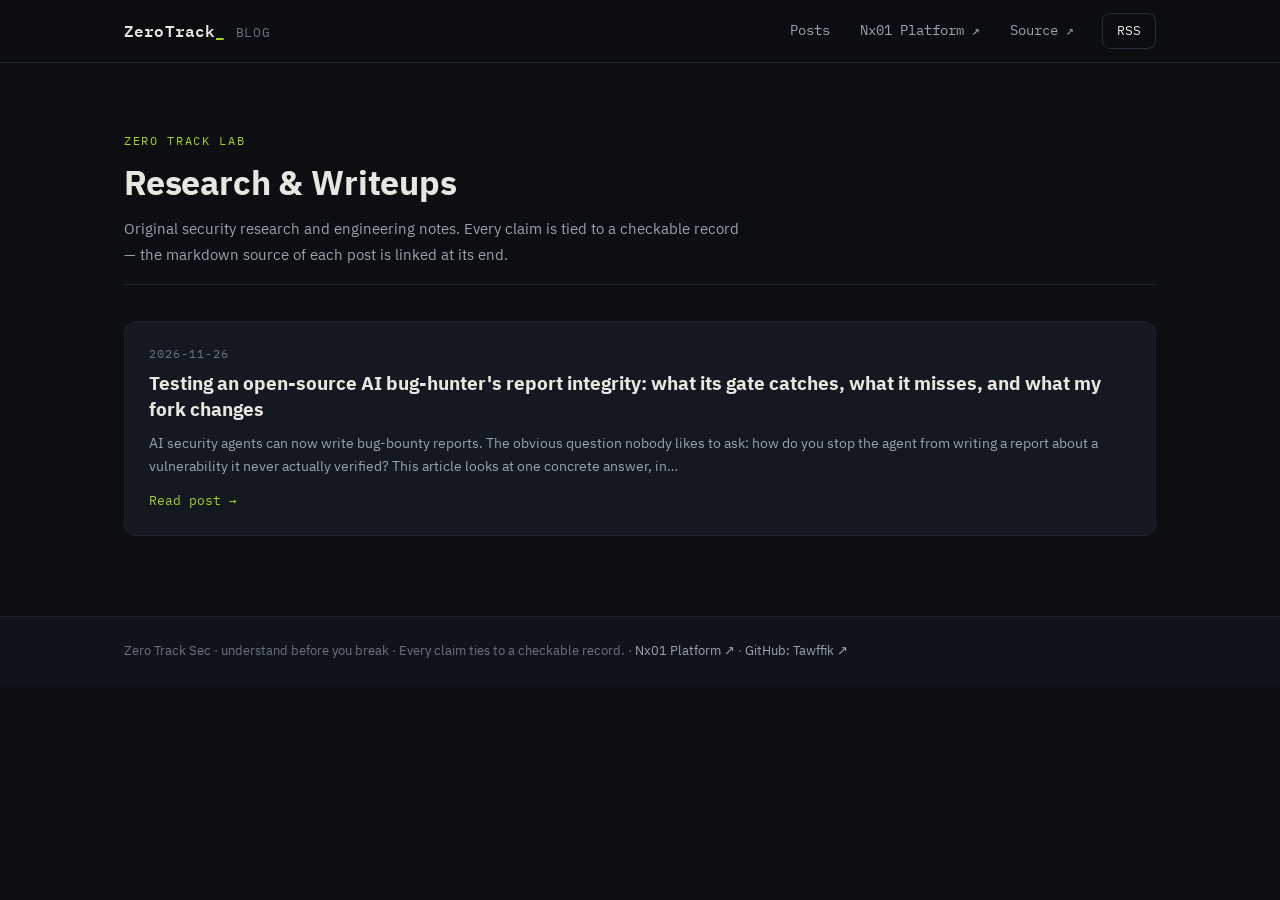
==== index.html @ c497b468 "Zero Track Blog: standalone site — index, first research post, RSS, sitemap, 404" ====
<!DOCTYPE html>
<html lang="en" dir="ltr">
<head>
<meta charset="utf-8">
<meta name="viewport" content="width=device-width, initial-scale=1">
<meta name="description" content="Original security research, writeups and engineering notes from Zero Track Lab. Verified work only.">
<title>Zero Track Blog — security research, verified work only</title>
<link rel="icon" href="data:image/svg+xml,%3Csvg xmlns='http://www.w3.org/2000/svg' viewBox='0 0 32 32'%3E%3Crect width='32' height='32' rx='7' fill='%230c0e11'/%3E%3Ctext x='6' y='22' font-family='monospace' font-size='14' font-weight='bold' fill='%23a3d426'%3EZT%3C/text%3E%3Crect x='21' y='18' width='6' height='3' fill='%23a3d426'/%3E%3C/svg%3E">
<link rel="stylesheet" href="static/fonts.css?v=1">
<link rel="stylesheet" href="static/style.css?v=1">
<link rel="alternate" type="application/rss+xml" title="Zero Track Blog" href="https://tawffik.github.io/blog/feed.xml">
</head>
<body>
<header><nav class="nav" id="nav" data-base=""></nav></header>
<main>
  <div class="hero">
  <p class="eyebrow">Zero Track Lab</p>
  <h1>Research &amp; Writeups</h1>
  <p class="sub">Original security research and engineering notes. Every claim is tied to a
  checkable record — the markdown source of each post is linked at its end.</p>
  </div>
  <div class="post-list">
    <a class="post-card" href="posts/gating-ai-security-agents-report-integrity.html">
      <span class="post-date">2026-11-26</span>
      <span class="post-title">Testing an open-source AI bug-hunter&#x27;s report integrity: what its gate catches, what it misses, and what my fork changes</span>
      <span class="post-excerpt">AI security agents can now write bug-bounty reports. The obvious question nobody likes to ask: how do you stop the agent from writing a report about a vulnerability it never actually verified? This article looks at one concrete answer, in&hellip;</span>
      <span class="post-read">Read post &rarr;</span>
    </a>
  </div>
</main>
<footer><div class="in">Zero Track Sec · understand before you break · Every claim ties to a checkable record. ·
<a href="https://tawffik.github.io/web-api-pentest-portfolio/platform/" target="_blank" rel="noopener">Nx01 Platform ↗</a> ·
<a href="https://github.com/Tawffik" target="_blank" rel="noopener">GitHub: Tawffik ↗</a></div></footer>
<script src="static/nav.js?v=1"></script>
</body>
</html>
---- static/fonts.css ----
/* latin */
@font-face {
  font-family: 'IBM Plex Mono';
  font-style: normal;
  font-weight: 400;
  font-display: swap;
  src: url(fonts/IBMPlexMono-400-latin.woff2) format('woff2');
  unicode-range: U+0000-00FF, U+0131, U+0152-0153, U+02BB-02BC, U+02C6, U+02DA, U+02DC, U+0304, U+0308, U+0329, U+2000-206F, U+20AC, U+2122, U+2191, U+2193, U+2212, U+2215, U+FEFF, U+FFFD;
}
/* latin */
@font-face {
  font-family: 'IBM Plex Mono';
  font-style: normal;
  font-weight: 500;
  font-display: swap;
  src: url(fonts/IBMPlexMono-500-latin.woff2) format('woff2');
  unicode-range: U+0000-00FF, U+0131, U+0152-0153, U+02BB-02BC, U+02C6, U+02DA, U+02DC, U+0304, U+0308, U+0329, U+2000-206F, U+20AC, U+2122, U+2191, U+2193, U+2212, U+2215, U+FEFF, U+FFFD;
}
/* latin */
@font-face {
  font-family: 'IBM Plex Mono';
  font-style: normal;
  font-weight: 600;
  font-display: swap;
  src: url(fonts/IBMPlexMono-600-latin.woff2) format('woff2');
  unicode-range: U+0000-00FF, U+0131, U+0152-0153, U+02BB-02BC, U+02C6, U+02DA, U+02DC, U+0304, U+0308, U+0329, U+2000-206F, U+20AC, U+2122, U+2191, U+2193, U+2212, U+2215, U+FEFF, U+FFFD;
}
/* arabic */
@font-face {
  font-family: 'IBM Plex Sans Arabic';
  font-style: normal;
  font-weight: 400;
  font-display: swap;
  src: url(fonts/IBMPlexSansArabic-400-arabic.woff2) format('woff2');
  unicode-range: U+0600-06FF, U+0750-077F, U+0870-0891, U+0897-08E1, U+08E3-08FF, U+200C-200E, U+2010-2011, U+204F, U+2E41, U+FB50-FDFF, U+FE70-FE74, U+FE76-FEFC, U+102E0-102FB, U+10E60-10E7E, U+10EC2-10EC7, U+10EC9-10EEE, U+10EF0-10EFF, U+1EE00-1EE03, U+1EE05-1EE1F, U+1EE21-1EE22, U+1EE24, U+1EE27, U+1EE29-1EE32, U+1EE34-1EE37, U+1EE39, U+1EE3B, U+1EE42, U+1EE47, U+1EE49, U+1EE4B, U+1EE4D-1EE4F, U+1EE51-1EE52, U+1EE54, U+1EE57, U+1EE59, U+1EE5B, U+1EE5D, U+1EE5F, U+1EE61-1EE62, U+1EE64, U+1EE67-1EE6A, U+1EE6C-1EE72, U+1EE74-1EE77, U+1EE79-1EE7C, U+1EE7E, U+1EE80-1EE89, U+1EE8B-1EE9B, U+1EEA1-1EEA3, U+1EEA5-1EEA9, U+1EEAB-1EEBB, U+1EEF0-1EEF1;
}
/* latin */
@font-face {
  font-family: 'IBM Plex Sans Arabic';
  font-style: normal;
  font-weight: 400;
  font-display: swap;
  src: url(fonts/IBMPlexSansArabic-400-latin.woff2) format('woff2');
  unicode-range: U+0000-00FF, U+0131, U+0152-0153, U+02BB-02BC, U+02C6, U+02DA, U+02DC, U+0304, U+0308, U+0329, U+2000-206F, U+20AC, U+2122, U+2191, U+2193, U+2212, U+2215, U+FEFF, U+FFFD;
}
/* arabic */
@font-face {
  font-family: 'IBM Plex Sans Arabic';
  font-style: normal;
  font-weight: 500;
  font-display: swap;
  src: url(fonts/IBMPlexSansArabic-500-arabic.woff2) format('woff2');
  unicode-range: U+0600-06FF, U+0750-077F, U+0870-0891, U+0897-08E1, U+08E3-08FF, U+200C-200E, U+2010-2011, U+204F, U+2E41, U+FB50-FDFF, U+FE70-FE74, U+FE76-FEFC, U+102E0-102FB, U+10E60-10E7E, U+10EC2-10EC7, U+10EC9-10EEE, U+10EF0-10EFF, U+1EE00-1EE03, U+1EE05-1EE1F, U+1EE21-1EE22, U+1EE24, U+1EE27, U+1EE29-1EE32, U+1EE34-1EE37, U+1EE39, U+1EE3B, U+1EE42, U+1EE47, U+1EE49, U+1EE4B, U+1EE4D-1EE4F, U+1EE51-1EE52, U+1EE54, U+1EE57, U+1EE59, U+1EE5B, U+1EE5D, U+1EE5F, U+1EE61-1EE62, U+1EE64, U+1EE67-1EE6A, U+1EE6C-1EE72, U+1EE74-1EE77, U+1EE79-1EE7C, U+1EE7E, U+1EE80-1EE89, U+1EE8B-1EE9B, U+1EEA1-1EEA3, U+1EEA5-1EEA9, U+1EEAB-1EEBB, U+1EEF0-1EEF1;
}
/* latin */
@font-face {
  font-family: 'IBM Plex Sans Arabic';
  font-style: normal;
  font-weight: 500;
  font-display: swap;
  src: url(fonts/IBMPlexSansArabic-500-latin.woff2) format('woff2');
  unicode-range: U+0000-00FF, U+0131, U+0152-0153, U+02BB-02BC, U+02C6, U+02DA, U+02DC, U+0304, U+0308, U+0329, U+2000-206F, U+20AC, U+2122, U+2191, U+2193, U+2212, U+2215, U+FEFF, U+FFFD;
}
/* arabic */
@font-face {
  font-family: 'IBM Plex Sans Arabic';
  font-style: normal;
  font-weight: 700;
  font-display: swap;
  src: url(fonts/IBMPlexSansArabic-700-arabic.woff2) format('woff2');
  unicode-range: U+0600-06FF, U+0750-077F, U+0870-0891, U+0897-08E1, U+08E3-08FF, U+200C-200E, U+2010-2011, U+204F, U+2E41, U+FB50-FDFF, U+FE70-FE74, U+FE76-FEFC, U+102E0-102FB, U+10E60-10E7E, U+10EC2-10EC7, U+10EC9-10EEE, U+10EF0-10EFF, U+1EE00-1EE03, U+1EE05-1EE1F, U+1EE21-1EE22, U+1EE24, U+1EE27, U+1EE29-1EE32, U+1EE34-1EE37, U+1EE39, U+1EE3B, U+1EE42, U+1EE47, U+1EE49, U+1EE4B, U+1EE4D-1EE4F, U+1EE51-1EE52, U+1EE54, U+1EE57, U+1EE59, U+1EE5B, U+1EE5D, U+1EE5F, U+1EE61-1EE62, U+1EE64, U+1EE67-1EE6A, U+1EE6C-1EE72, U+1EE74-1EE77, U+1EE79-1EE7C, U+1EE7E, U+1EE80-1EE89, U+1EE8B-1EE9B, U+1EEA1-1EEA3, U+1EEA5-1EEA9, U+1EEAB-1EEBB, U+1EEF0-1EEF1;
}
/* latin */
@font-face {
  font-family: 'IBM Plex Sans Arabic';
  font-style: normal;
  font-weight: 700;
  font-display: swap;
  src: url(fonts/IBMPlexSansArabic-700-latin.woff2) format('woff2');
  unicode-range: U+0000-00FF, U+0131, U+0152-0153, U+02BB-02BC, U+02C6, U+02DA, U+02DC, U+0304, U+0308, U+0329, U+2000-206F, U+20AC, U+2122, U+2191, U+2193, U+2212, U+2215, U+FEFF, U+FFFD;
}
---- static/style.css ----
/* Nx01 Platform — Zero Track Sec · design system v2
   References: PortSwigger Research, Trail of Bits, XBOW Labs, watchTowr.
   Principles: restrained neutral base, one accent, mono for data/labels,
   real Arabic+Latin typography, consistent 8px rhythm. */

:root{
  --bg:#0c0e11;
  --bg-soft:#10131a;
  --panel:#141820;
  --panel2:#181d27;
  --line:#252c3a;
  --line-soft:#1d2330;
  --txt:#e8e6e1;
  --muted:#9aa3b2;
  --faint:#6b7383;
  --accent:#a3d426;        /* Zero Track lime — identity color */
  --accent-ink:#11150a;
  --info:#7cc7e8;
  --warn:#e0b040;
  --bad:#e06055;
  --sans:"IBM Plex Sans Arabic","IBM Plex Sans",system-ui,"Segoe UI",Tahoma,sans-serif;
  --mono:"IBM Plex Mono",ui-monospace,Menlo,Consolas,monospace;
  --radius:12px;
  --maxw:1080px;
}

*{box-sizing:border-box}
html{scroll-behavior:smooth}
body{
  margin:0;background:var(--bg);color:var(--txt);
  font-family:var(--sans);font-size:15.5px;line-height:1.7;
  -webkit-font-smoothing:antialiased;text-rendering:optimizeLegibility;
}
::selection{background:var(--accent);color:var(--accent-ink)}

a{color:var(--info);text-decoration:none}
a:hover{text-decoration:underline}

/* ---- header / nav ---- */
header{
  border-bottom:1px solid var(--line-soft);
  background:rgba(12,14,17,.82);
  backdrop-filter:blur(10px);-webkit-backdrop-filter:blur(10px);
  position:sticky;top:0;z-index:10;
}
.nav{
  max-width:var(--maxw);margin:0 auto;padding:0 24px;height:62px;
  display:flex;align-items:center;gap:26px;flex-wrap:wrap;
}
.logo{
  font-family:var(--mono);font-weight:600;font-size:16px;letter-spacing:.01em;
  color:var(--txt);margin-inline-end:auto;white-space:nowrap;
}
.logo b{color:var(--accent);font-weight:600}
.logo .sub-mark{color:var(--faint);font-weight:400;font-size:12.5px;margin-inline-start:10px;letter-spacing:.06em}
.nav a.item{
  color:var(--muted);font-size:13.5px;font-family:var(--mono);
  padding:4px 2px;border-bottom:2px solid transparent;
}
.nav a.item:hover{color:var(--txt);text-decoration:none}
.nav a.item.active{color:var(--accent);border-bottom-color:var(--accent)}
.nav a.cta{
  font-family:var(--mono);font-size:12.5px;color:var(--txt);
  border:1px solid var(--line);border-radius:8px;padding:6px 14px;
  transition:border-color .15s,color .15s;white-space:nowrap;
}
.nav a.cta:hover{border-color:var(--accent);color:var(--accent);text-decoration:none}

/* ---- page structure ---- */
main{max-width:var(--maxw);margin:0 auto;padding:48px 24px 80px}

.hero{padding:20px 0 8px;border-bottom:1px solid var(--line-soft);margin-bottom:36px}
.eyebrow{
  font-family:var(--mono);font-size:12px;letter-spacing:.14em;
  color:var(--accent);text-transform:uppercase;margin:0 0 10px;
}
h1{font-size:34px;font-weight:700;line-height:1.35;margin:0 0 10px;letter-spacing:-.005em}
h2{font-size:21px;font-weight:700;margin:44px 0 6px;display:flex;align-items:baseline;gap:12px}
h2::before{content:"";display:inline-block;width:22px;height:2px;background:var(--accent);border-radius:1px;flex:none}
h2 .en{font-family:var(--mono);font-size:12px;font-weight:400;color:var(--faint);letter-spacing:.1em;text-transform:uppercase}
.sub{color:var(--muted);font-size:15px;margin:0 0 8px;max-width:70ch}
p{max-width:75ch}

/* ---- counters ---- */
.counters{
  display:grid;grid-template-columns:repeat(auto-fit,minmax(200px,1fr));
  gap:14px;margin:28px 0 8px;
}
.counter{
  background:var(--panel);border:1px solid var(--line-soft);border-radius:var(--radius);
  padding:20px 22px;position:relative;
}
.counter::before{
  content:"";position:absolute;top:0;inset-inline-start:22px;width:34px;height:2px;
  background:var(--accent);border-radius:1px;
}
.counter .num{
  font-family:var(--mono);font-weight:600;font-size:30px;color:var(--accent);
  direction:ltr;text-align:start;line-height:1.2;margin-top:6px;
}
.counter .lbl{color:var(--muted);font-size:13px;margin-top:4px}

/* ---- cards / grids ---- */
.grid{display:grid;grid-template-columns:repeat(auto-fill,minmax(320px,1fr));gap:16px;margin-top:18px}
.card{
  background:var(--panel);border:1px solid var(--line-soft);border-radius:var(--radius);
  padding:22px;cursor:pointer;transition:border-color .18s,transform .18s;
}
.card:hover{border-color:#3d4a35;transform:translateY(-2px)}
.card h3{margin:0 0 6px;font-size:17.5px;font-weight:700}
.card .tag{color:var(--info);font-size:13.5px;margin:0 0 10px;font-weight:500}
.card p{color:var(--muted);font-size:14px;line-height:1.65;margin:0}

.badges{margin-top:14px;display:flex;gap:6px;flex-wrap:wrap}
.badge{
  font-family:var(--mono);font-size:10.5px;letter-spacing:.08em;text-transform:uppercase;
  padding:3px 9px;border-radius:6px;border:1px solid var(--line);color:var(--muted);
}
.badge.hero{background:var(--accent);border-color:var(--accent);color:var(--accent-ink);font-weight:700}
.badge.proposed{color:var(--warn);border-color:#4a3f22}
.badge.private{color:var(--warn);border-color:#4a3f22}
.skills{margin-top:10px;font-size:12px;color:var(--faint);font-family:var(--mono);direction:ltr;text-align:start}

/* ---- filters ---- */
.filters{display:flex;gap:10px;flex-wrap:wrap;margin:20px 0;align-items:center}
select,input[type=search]{
  background:var(--panel2);color:var(--txt);border:1px solid var(--line);
  border-radius:8px;padding:9px 13px;font-size:14px;font-family:var(--sans);
  outline:none;transition:border-color .15s;
}
select:focus,input[type=search]:focus{border-color:var(--accent)}
input[type=search]{min-width:260px}

/* ---- tables ---- */
table{width:100%;border-collapse:collapse;font-size:14px;margin-top:16px;background:var(--panel);border:1px solid var(--line-soft);border-radius:var(--radius);overflow:hidden}
th,td{border-bottom:1px solid var(--line-soft);padding:11px 14px;text-align:start;vertical-align:top}
tr:last-child td{border-bottom:none}
th{
  color:var(--faint);font-family:var(--mono);font-weight:500;font-size:11px;
  text-transform:uppercase;letter-spacing:.1em;background:var(--bg-soft);
  border-bottom:1px solid var(--line);
}
tbody tr:hover td,tr:hover td{background:rgba(255,255,255,.015)}
td.mono,.mono{font-family:var(--mono);font-size:13px;direction:ltr;text-align:start;unicode-bidi:embed}
.amount{font-family:var(--mono);color:var(--accent);font-weight:600;direction:ltr;text-align:start;white-space:nowrap}
.verdict-pass{color:var(--accent);font-weight:700;font-family:var(--mono);font-size:12.5px;text-transform:uppercase;letter-spacing:.05em}
.verdict-reject{color:var(--bad);font-weight:700;font-family:var(--mono);font-size:12.5px;text-transform:uppercase;letter-spacing:.05em}
.example-tag{color:var(--warn);font-family:var(--mono);font-size:10.5px;letter-spacing:.06em}

/* ---- detail panel ---- */
.detail{background:var(--panel);border:1px solid var(--line-soft);border-radius:var(--radius);padding:26px;margin-top:22px}
.detail h3{margin-top:0}
.detail .note{
  border-inline-start:2px solid var(--warn);padding:8px 14px;color:var(--muted);
  background:var(--panel2);border-radius:0 8px 8px 0;font-size:14px;
}

/* ---- footer ---- */
footer{border-top:1px solid var(--line-soft);color:var(--faint);font-size:13px;background:var(--bg-soft)}
footer .in{max-width:var(--maxw);margin:0 auto;padding:22px 24px;line-height:1.8}
footer a{color:var(--muted)}
footer a:hover{color:var(--accent);text-decoration:none}

.empty{color:var(--faint);padding:32px;text-align:center;border:1px dashed var(--line);border-radius:var(--radius);font-size:14px}

/* wide ledger table scrolls instead of breaking layout */
#table{overflow-x:auto;margin-top:4px}
#table table{min-width:1020px}

/* ---- blog ---- */
main.post-page{max-width:820px}
.post-list{display:flex;flex-direction:column;gap:14px;margin-top:20px}
.post-card{
  display:block;background:var(--panel);border:1px solid var(--line-soft);
  border-radius:var(--radius);padding:22px 24px;color:var(--txt);
  transition:border-color .18s,transform .18s;
}
.post-card:hover{border-color:#3d4a35;transform:translateY(-2px);text-decoration:none}
.post-card .post-date{font-family:var(--mono);font-size:12px;color:var(--faint);letter-spacing:.08em;display:block}
.post-card .post-title{display:block;font-size:19px;font-weight:700;line-height:1.4;margin:6px 0 8px}
.post-card .post-excerpt{display:block;color:var(--muted);font-size:14px;line-height:1.65}
.post-card .post-read{display:inline-block;margin-top:12px;font-family:var(--mono);font-size:12.5px;color:var(--accent)}
.post{font-size:15.5px;line-height:1.75}
.post h2{font-size:23px;margin:40px 0 10px}
.post h3{font-size:18px;margin:30px 0 8px}
.post p{margin:14px 0}
.post ul,.post ol{margin:14px 0;padding-inline-start:26px}
.post li{margin:6px 0}
.post a{color:var(--info)}
.post code{font-family:var(--mono);font-size:13px;background:var(--panel2);border:1px solid var(--line-soft);border-radius:5px;padding:1px 6px;direction:ltr;unicode-bidi:embed}
.post pre{background:var(--bg-soft);border:1px solid var(--line-soft);border-radius:10px;padding:16px 18px;overflow-x:auto;margin:18px 0;direction:ltr}
.post pre code{background:none;border:none;padding:0;font-size:13px;line-height:1.6}
.post blockquote{border-inline-start:2px solid var(--accent);margin:18px 0;padding:6px 16px;color:var(--muted);background:var(--panel);border-radius:0 8px 8px 0}
.post hr{border:none;border-top:1px solid var(--line-soft);margin:32px 0}
.post img{max-width:100%;border-radius:10px;border:1px solid var(--line-soft)}
.post .post-ar{margin-top:36px;border-top:1px solid var(--line-soft);padding-top:22px}
.post .post-ar h2{margin-top:0}
.post-source{margin-top:40px;padding-top:16px;border-top:1px solid var(--line-soft);color:var(--faint);font-size:13px;font-family:var(--mono)}

@media (max-width:640px){
  h1{font-size:26px}
  .nav{gap:16px;height:auto;padding:12px 20px}
  main{padding:32px 18px 64px}
}

#table td.mono{white-space:nowrap}
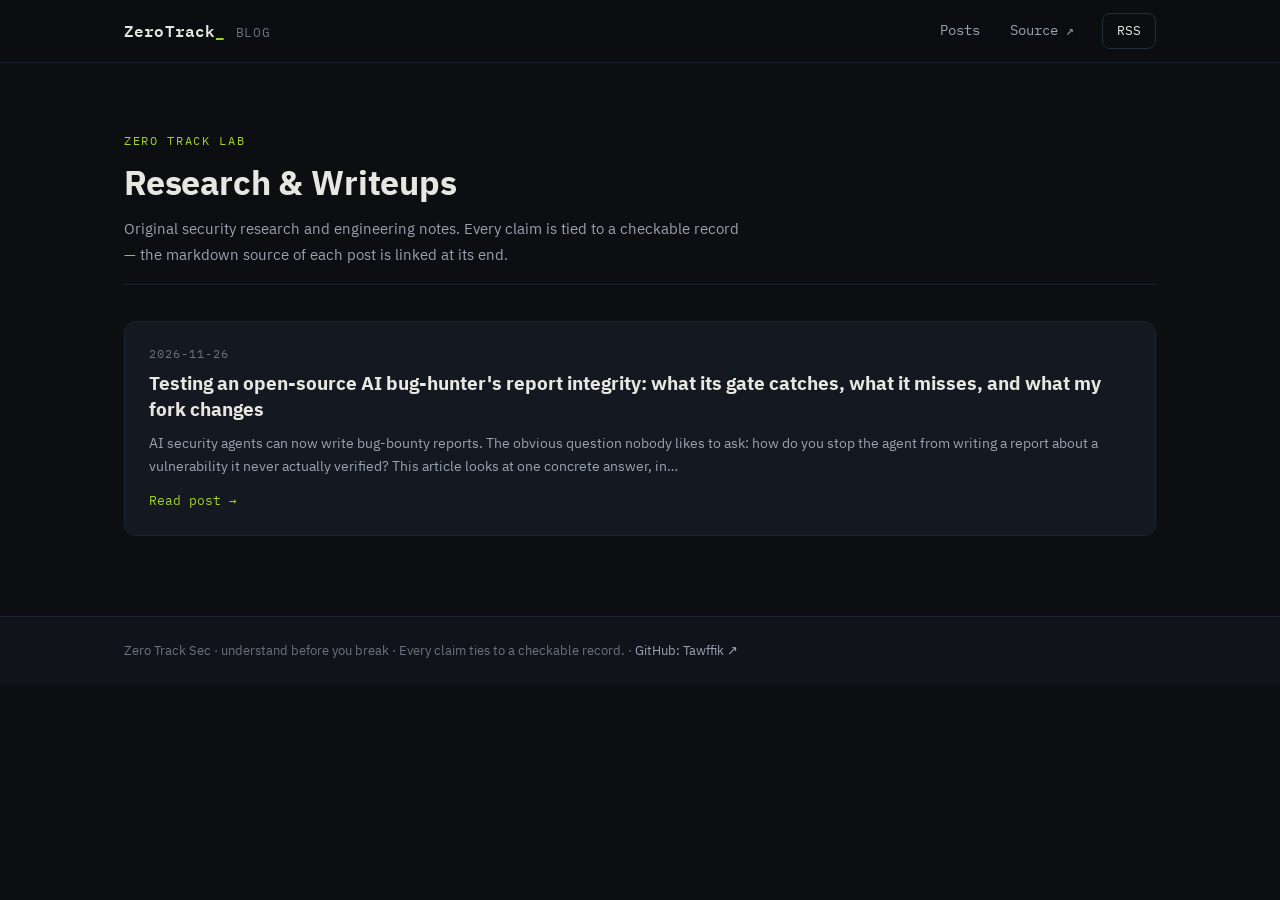
==== commit 296ac939: "Remove all platform backlinks — blog stands 100% alone (owner correction); GitHub source links kept" ====
--- a/index.html
+++ b/index.html
@@ -29,7 +29,6 @@
   </div>
 </main>
 <footer><div class="in">Zero Track Sec · understand before you break · Every claim ties to a checkable record. ·
-<a href="https://tawffik.github.io/web-api-pentest-portfolio/platform/" target="_blank" rel="noopener">Nx01 Platform ↗</a> ·
 <a href="https://github.com/Tawffik" target="_blank" rel="noopener">GitHub: Tawffik ↗</a></div></footer>
 <script src="static/nav.js?v=1"></script>
 </body>
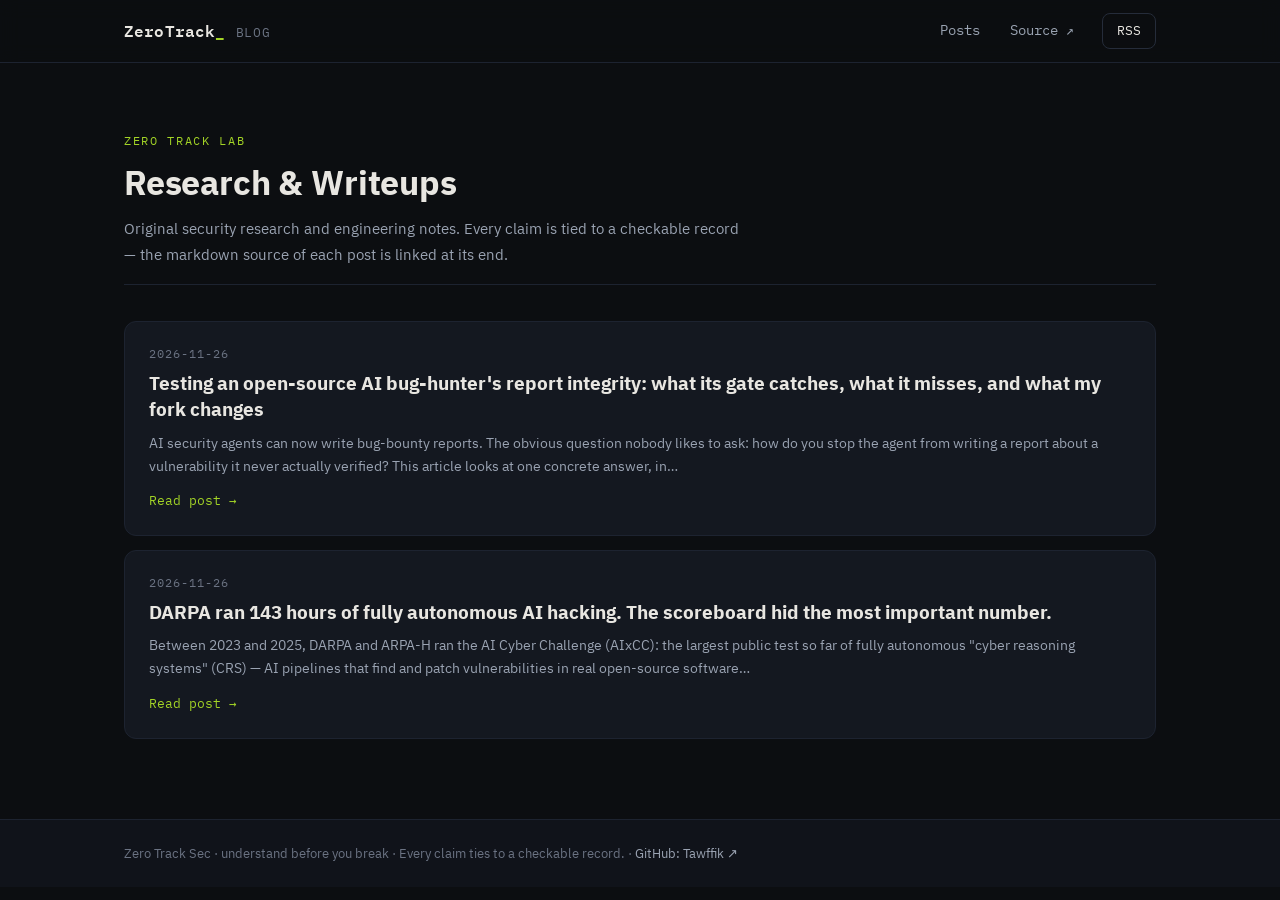
==== commit 39d79dbd: "Post 2: AIxCC 143 hours of autonomous hacking — what the scoreboard hid (integrity angle, own gate w" ====
--- a/index.html
+++ b/index.html
@@ -26,6 +26,12 @@
       <span class="post-excerpt">AI security agents can now write bug-bounty reports. The obvious question nobody likes to ask: how do you stop the agent from writing a report about a vulnerability it never actually verified? This article looks at one concrete answer, in&hellip;</span>
       <span class="post-read">Read post &rarr;</span>
     </a>
+    <a class="post-card" href="posts/aixcc-143-hours-autonomous-hacking-report-integrity.html">
+      <span class="post-date">2026-11-26</span>
+      <span class="post-title">DARPA ran 143 hours of fully autonomous AI hacking. The scoreboard hid the most important number.</span>
+      <span class="post-excerpt">Between 2023 and 2025, DARPA and ARPA-H ran the AI Cyber Challenge (AIxCC): the largest public test so far of fully autonomous &quot;cyber reasoning systems&quot; (CRS) — AI pipelines that find and patch vulnerabilities in real open-source software&hellip;</span>
+      <span class="post-read">Read post &rarr;</span>
+    </a>
   </div>
 </main>
 <footer><div class="in">Zero Track Sec · understand before you break · Every claim ties to a checkable record. ·
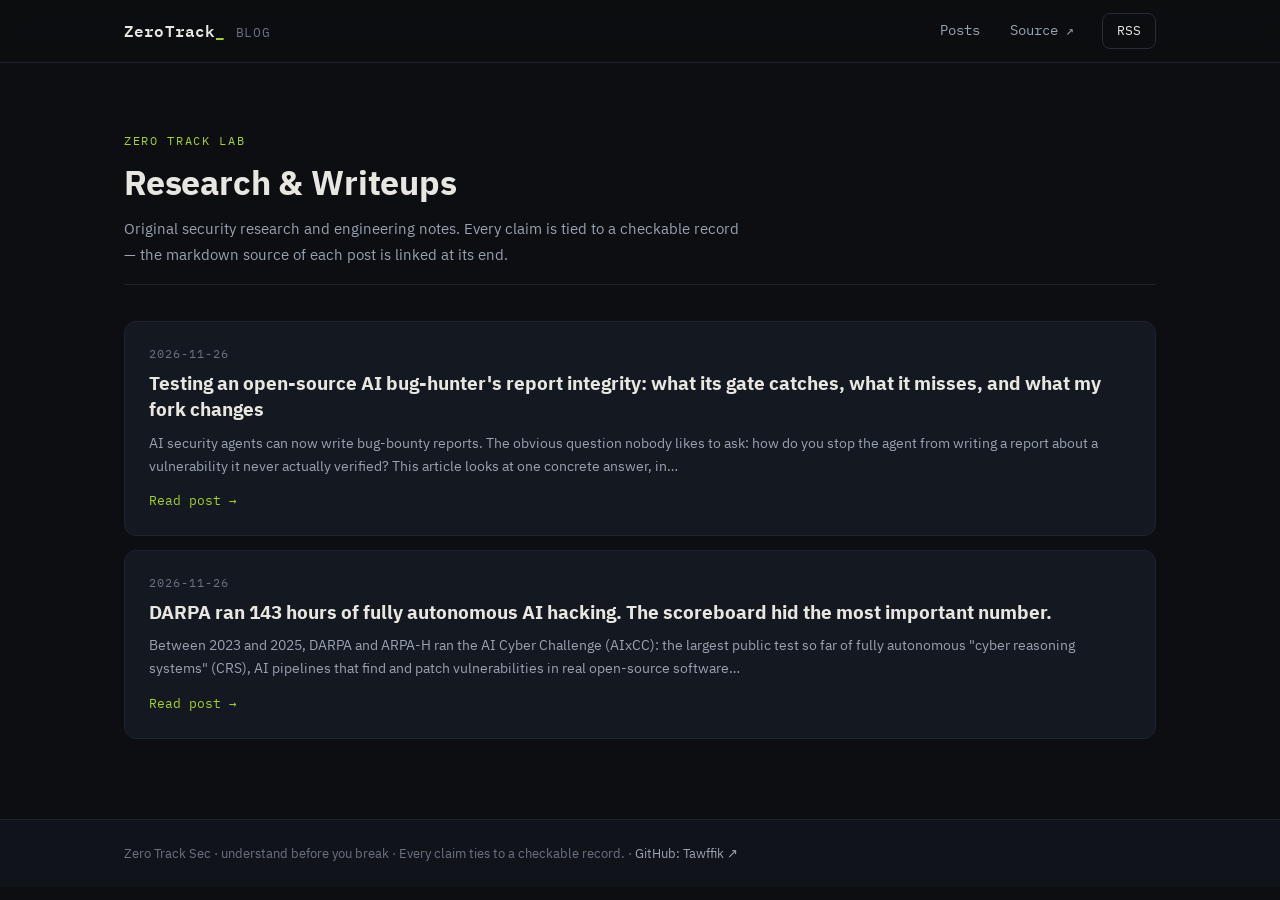
==== commit 89db5f55: "Style: replace em-dashes with commas (house style)" ====
--- a/index.html
+++ b/index.html
@@ -29,7 +29,7 @@
     <a class="post-card" href="posts/aixcc-143-hours-autonomous-hacking-report-integrity.html">
       <span class="post-date">2026-11-26</span>
       <span class="post-title">DARPA ran 143 hours of fully autonomous AI hacking. The scoreboard hid the most important number.</span>
-      <span class="post-excerpt">Between 2023 and 2025, DARPA and ARPA-H ran the AI Cyber Challenge (AIxCC): the largest public test so far of fully autonomous &quot;cyber reasoning systems&quot; (CRS) — AI pipelines that find and patch vulnerabilities in real open-source software&hellip;</span>
+      <span class="post-excerpt">Between 2023 and 2025, DARPA and ARPA-H ran the AI Cyber Challenge (AIxCC): the largest public test so far of fully autonomous &quot;cyber reasoning systems&quot; (CRS), AI pipelines that find and patch vulnerabilities in real open-source software&hellip;</span>
       <span class="post-read">Read post &rarr;</span>
     </a>
   </div>
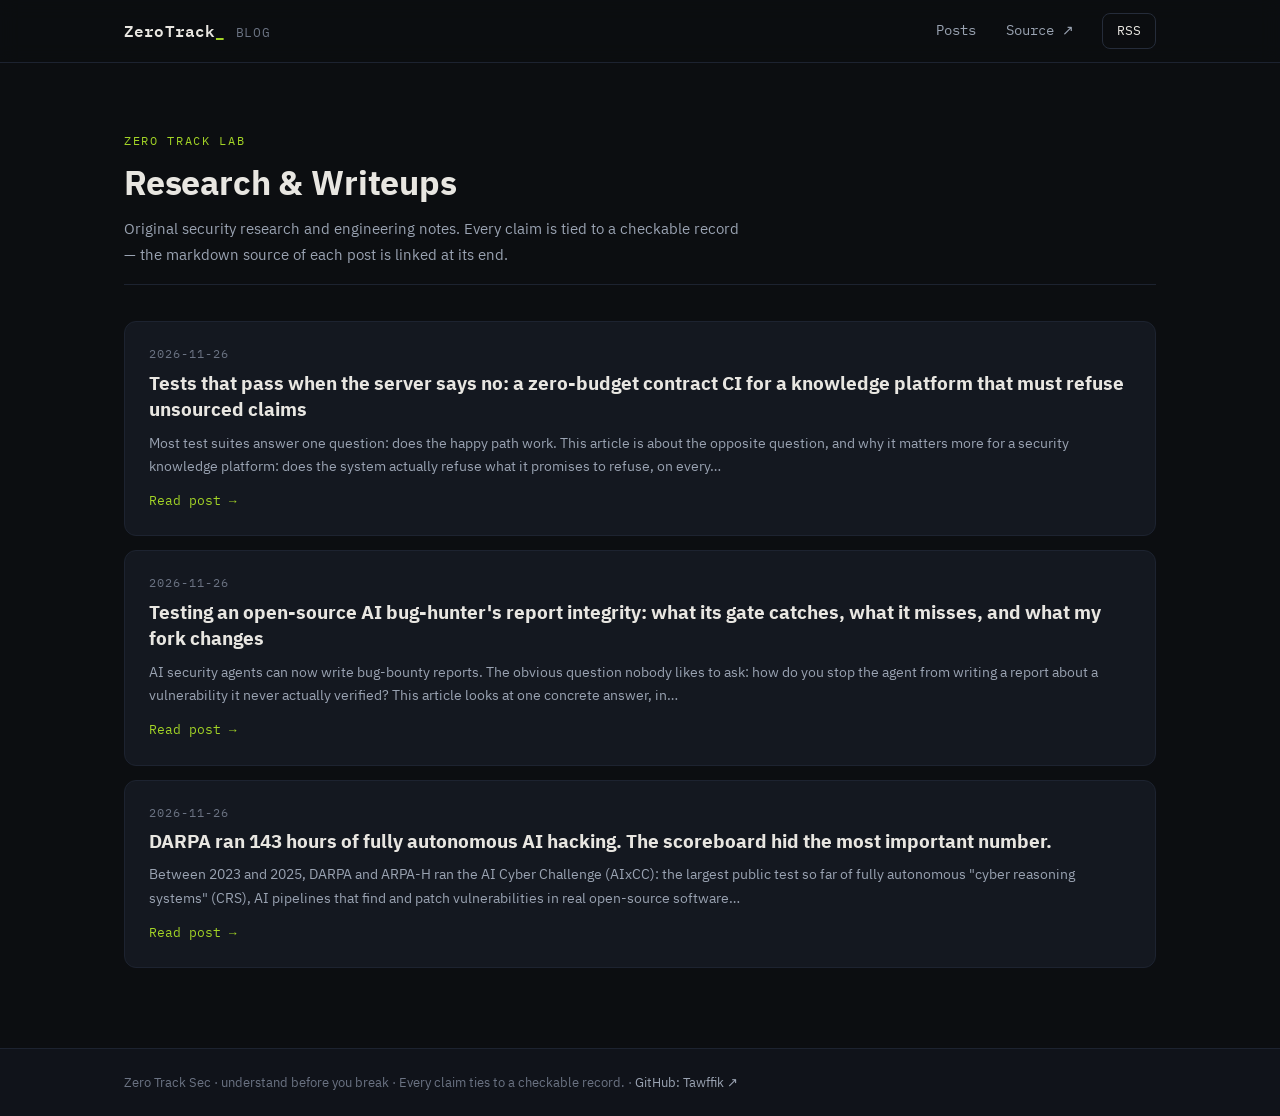
==== commit 22d7ed11: "Post 3: zero-budget contract CI with live negative tests (independent replay evidence)" ====
--- a/index.html
+++ b/index.html
@@ -20,6 +20,12 @@
   checkable record — the markdown source of each post is linked at its end.</p>
   </div>
   <div class="post-list">
+    <a class="post-card" href="posts/zero-budget-contract-ci-negative-tests.html">
+      <span class="post-date">2026-11-26</span>
+      <span class="post-title">Tests that pass when the server says no: a zero-budget contract CI for a knowledge platform that must refuse unsourced claims</span>
+      <span class="post-excerpt">Most test suites answer one question: does the happy path work. This article is about the opposite question, and why it matters more for a security knowledge platform: does the system actually refuse what it promises to refuse, on every&hellip;</span>
+      <span class="post-read">Read post &rarr;</span>
+    </a>
     <a class="post-card" href="posts/gating-ai-security-agents-report-integrity.html">
       <span class="post-date">2026-11-26</span>
       <span class="post-title">Testing an open-source AI bug-hunter&#x27;s report integrity: what its gate catches, what it misses, and what my fork changes</span>
